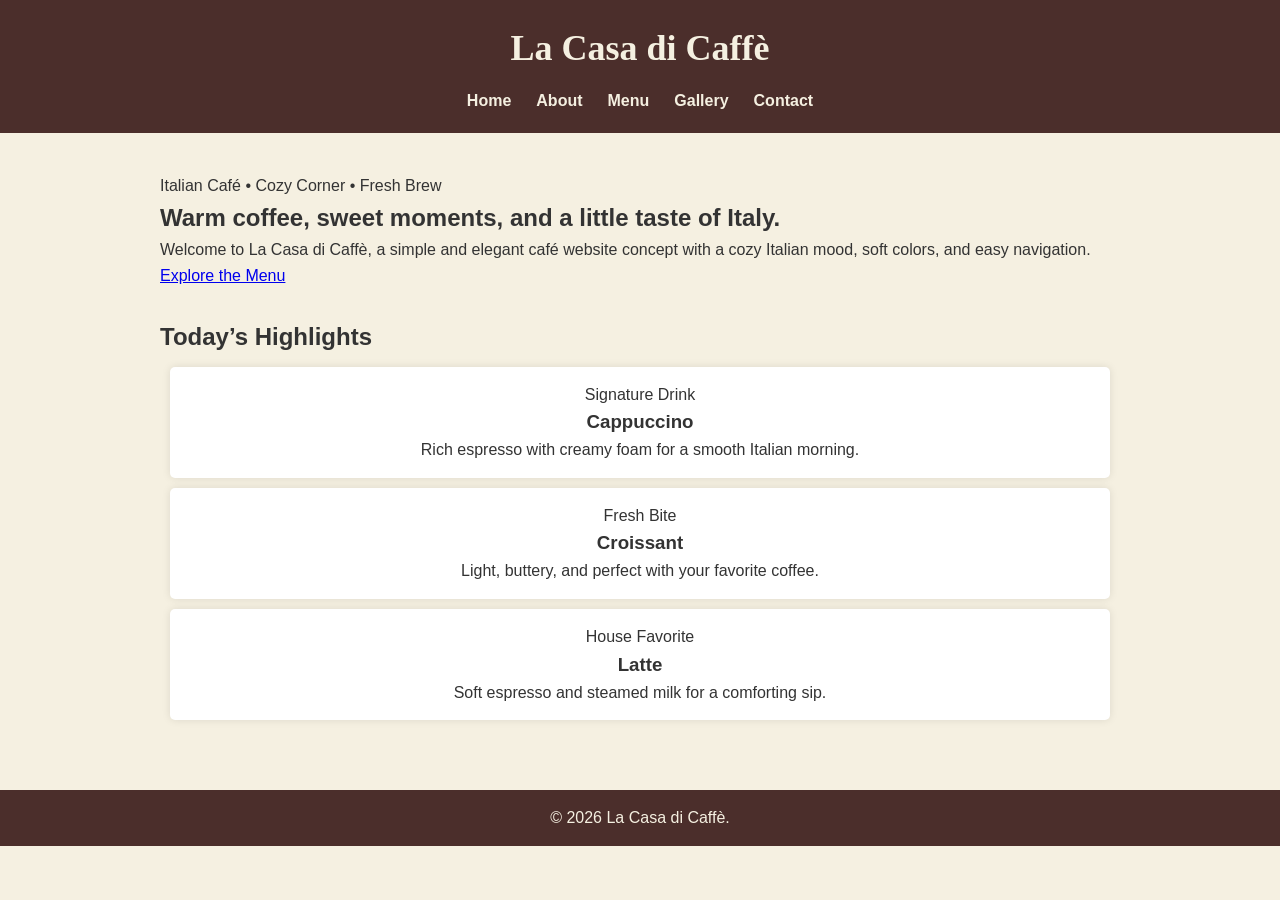
==== Index.html @ 4fbb279b "first commit" ====
<!DOCTYPE html>
<html lang="en">
<head>
  <meta charset="UTF-8">
  <meta name="viewport" content="width=device-width, initial-scale=1.0">
  <title>La Casa di Caffè - Home</title>
  <link rel="stylesheet" href="LA CASE DI CAFFE.CSS">
</head>
<body>

    <header>
      <h1>La Casa di Caffè</h1>
      <nav>
        <ul>
          <li><a href="index.html" >Home</a></li>
          <li><a href="about.html">About</a></li>
          <li><a href="menu.html">Menu</a></li>
          <li><a href="gallery.html">Gallery</a></li>
          <li><a href="contact.html">Contact</a></li>
        </ul>
      </nav>
    </header>
    
<main>

  <section class="hero">
    <div class="hero-inner">
      <span class="kicker">Italian Café • Cozy Corner • Fresh Brew</span>
      <h2>Warm coffee, sweet moments, and a little taste of Italy.</h2>
      <p>Welcome to La Casa di Caffè, a simple and elegant café website concept with a cozy Italian mood, soft colors, and easy navigation.</p>
      <a class="btn" href="menu.html">Explore the Menu</a>
    </div>
  </section>

  <section>
    <h2 class="section-title">Today’s Highlights</h2>
    <div class="grid">
      <div class="card">
        <div class="badge">Signature Drink</div>
        <h3>Cappuccino</h3>
        <p>Rich espresso with creamy foam for a smooth Italian morning.</p>
      </div>
      <div class="card">
        <div class="badge">Fresh Bite</div>
        <h3>Croissant</h3>
        <p>Light, buttery, and perfect with your favorite coffee.</p>
      </div>
      <div class="card">
        <div class="badge">House Favorite</div>
        <h3>Latte</h3>
        <p>Soft espresso and steamed milk for a comforting sip.</p>
      </div>
    </div>
  </section>

</main>
<footer>
  <p>&copy; 2026 La Casa di Caffè.</p>
</footer>
</body>
</html>
---- LA CASE DI CAFFE.CSS ----
/* Reset default margins/padding */
* {
    margin: 0;
    padding: 0;
    box-sizing: border-box;
}

/* Body styling */
body {
    font-family: 'Cinzel', serif;
    line-height: 1.6;
    background-color: #F5F0E1;
    color: #333;
}

/* Header */
header {
    background-color: #4B2E2B;
    color: #F5F0E1;
    padding: 20px 0;
    text-align: center;
}

header h1 {
    font-family: 'Parisienne', cursive;
    font-size: 36px;
}

/* Navigation */
nav ul {
    list-style: none;
    display: flex;
    justify-content: center;
    gap: 25px;
    margin-top: 10px;
}

nav ul li a {
    color: #F5F0E1;
    text-decoration: none;
    font-weight: bold;
    font-size: 16px;
}

nav ul li a:hover {
    text-decoration: underline;
}

/* Main content */
main {
    padding: 20px;
    max-width: 1000px;
    margin: 20px auto;
}

/* Sections */
section {
    margin-bottom: 30px;
}

/* Buttons */
button {
    background-color: #E2725B;
    color: #F5F0E1;
    padding: 10px 20px;
    border: none;
    border-radius: 5px;
    cursor: pointer;
}

button:hover {
    background-color: #4B2E2B;
}

/* Footer */
footer {
    text-align: center;
    padding: 15px 0;
    background-color: #4B2E2B;
    color: #F5F0E1;
    margin-top: 20px;
}

/* Menu / Cards */
.card {
    background-color: #fff;
    padding: 15px;
    margin: 10px;
    border-radius: 5px;
    box-shadow: 0 0 8px rgba(0,0,0,0.1);
    text-align: center;
}

.card img {
    width: 100%;
    border-radius: 5px;
}

/* Gallery grid */
.gallery-grid {
    display: -moz-grid-group;
    grid-template-columns: repeat(auto-fit, minmax(250px, 1fr));
    gap: 30px;
}
*{
    margin:0;
    padding:0;
    box-sizing:border-box;
    font-family:Arial, sans-serif;
}
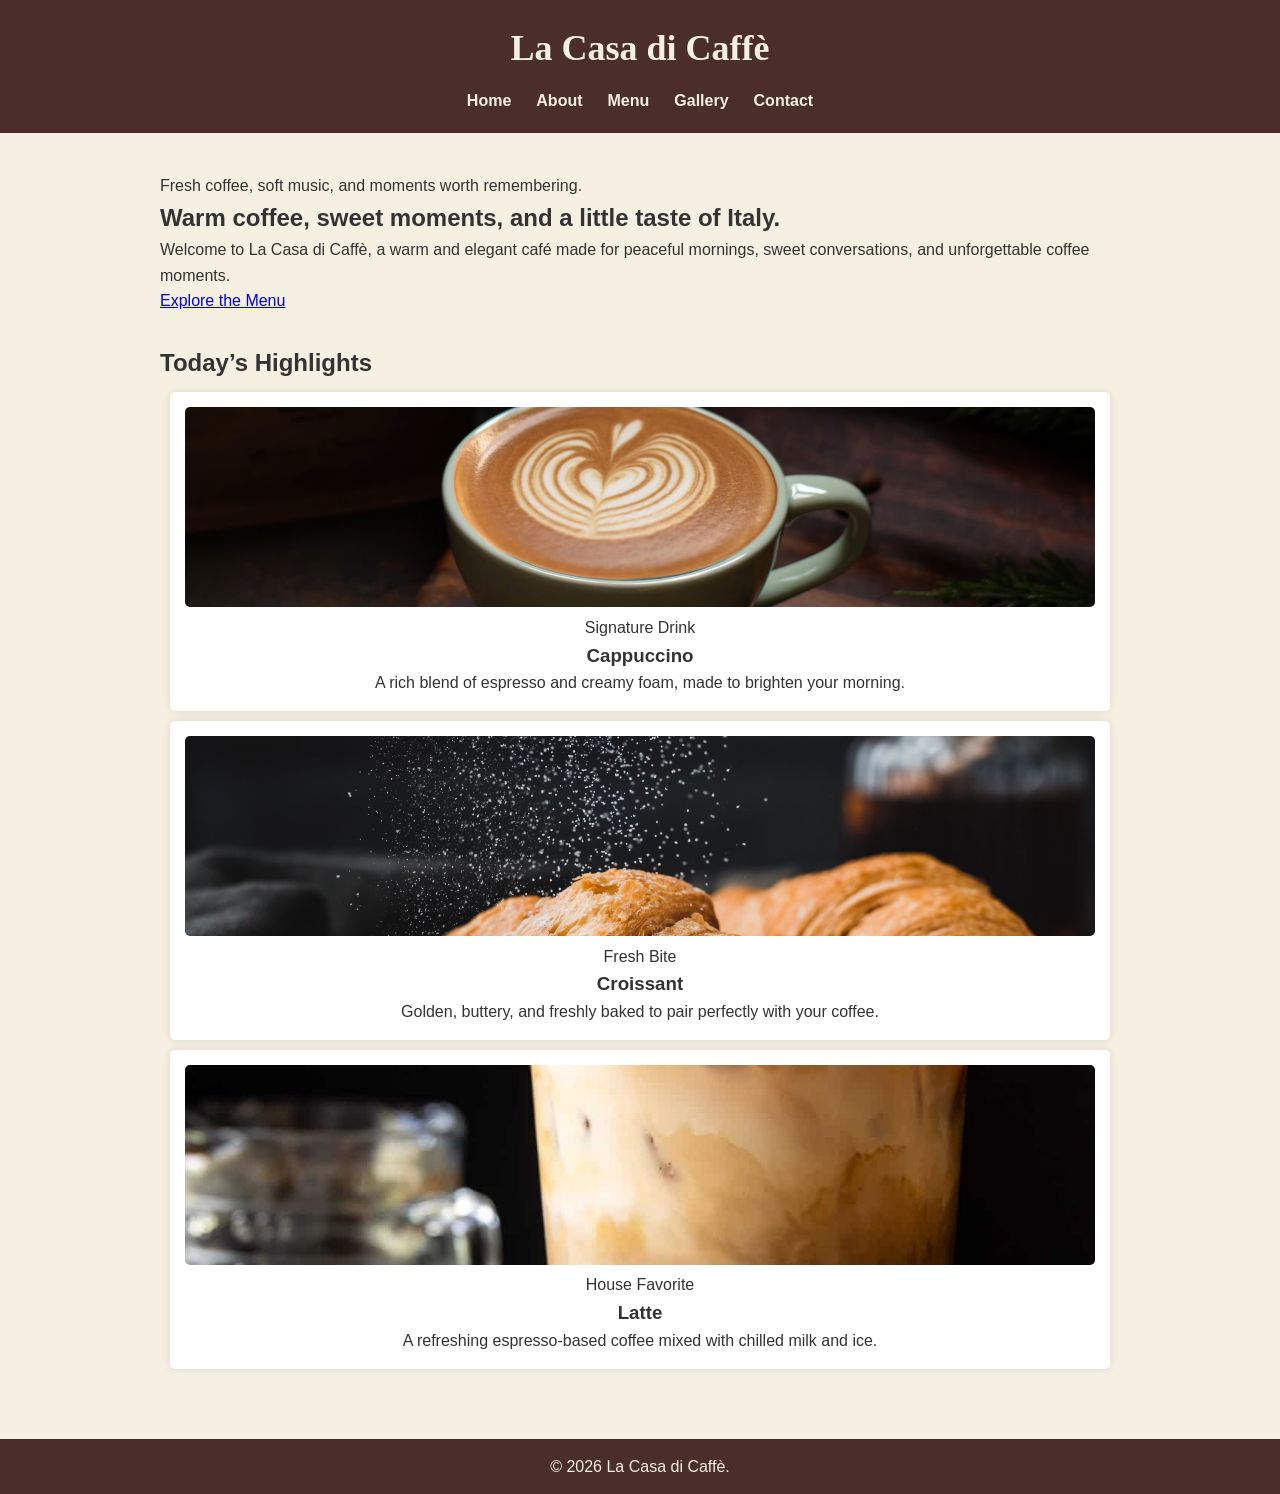
==== commit 801a21fe: "Add new cafe menu images and update pages" ====
--- a/Index.html
+++ b/Index.html
@@ -25,9 +25,9 @@
 
   <section class="hero">
     <div class="hero-inner">
-      <span class="kicker">Italian Café • Cozy Corner • Fresh Brew</span>
+      <span class="kicker">Fresh coffee, soft music, and moments worth remembering.</span>
       <h2>Warm coffee, sweet moments, and a little taste of Italy.</h2>
-      <p>Welcome to La Casa di Caffè, a simple and elegant café website concept with a cozy Italian mood, soft colors, and easy navigation.</p>
+      <p>Welcome to La Casa di Caffè, a warm and elegant café made for peaceful mornings, sweet conversations, and unforgettable coffee moments.</p>
       <a class="btn" href="menu.html">Explore the Menu</a>
     </div>
   </section>
@@ -36,19 +36,22 @@
     <h2 class="section-title">Today’s Highlights</h2>
     <div class="grid">
       <div class="card">
+        <img src="Cappuccino.avif" alt="Cappuccino">
         <div class="badge">Signature Drink</div>
         <h3>Cappuccino</h3>
-        <p>Rich espresso with creamy foam for a smooth Italian morning.</p>
+        <p>A rich blend of espresso and creamy foam, made to brighten your morning.</p>
       </div>
       <div class="card">
+        <img src="Croissant.avif" alt="Croissant">
         <div class="badge">Fresh Bite</div>
         <h3>Croissant</h3>
-        <p>Light, buttery, and perfect with your favorite coffee.</p>
+        <p>Golden, buttery, and freshly baked to pair perfectly with your coffee.</p>
       </div>
       <div class="card">
+        <img src="Iced Latte.jpg" alt="Iced Latte">
         <div class="badge">House Favorite</div>
         <h3>Latte</h3>
-        <p>Soft espresso and steamed milk for a comforting sip.</p>
+        <p>A refreshing espresso-based coffee mixed with chilled milk and ice.</p>
       </div>
     </div>
   </section>
--- a/LA CASE DI CAFFE.CSS
+++ b/LA CASE DI CAFFE.CSS
@@ -107,4 +107,10 @@
     padding:0;
     box-sizing:border-box;
     font-family:Arial, sans-serif;
-}+}
+img {
+      width: 300px;     
+      height: 200px;     
+      object-fit: cover; 
+      border-radius: 8px;
+    }
